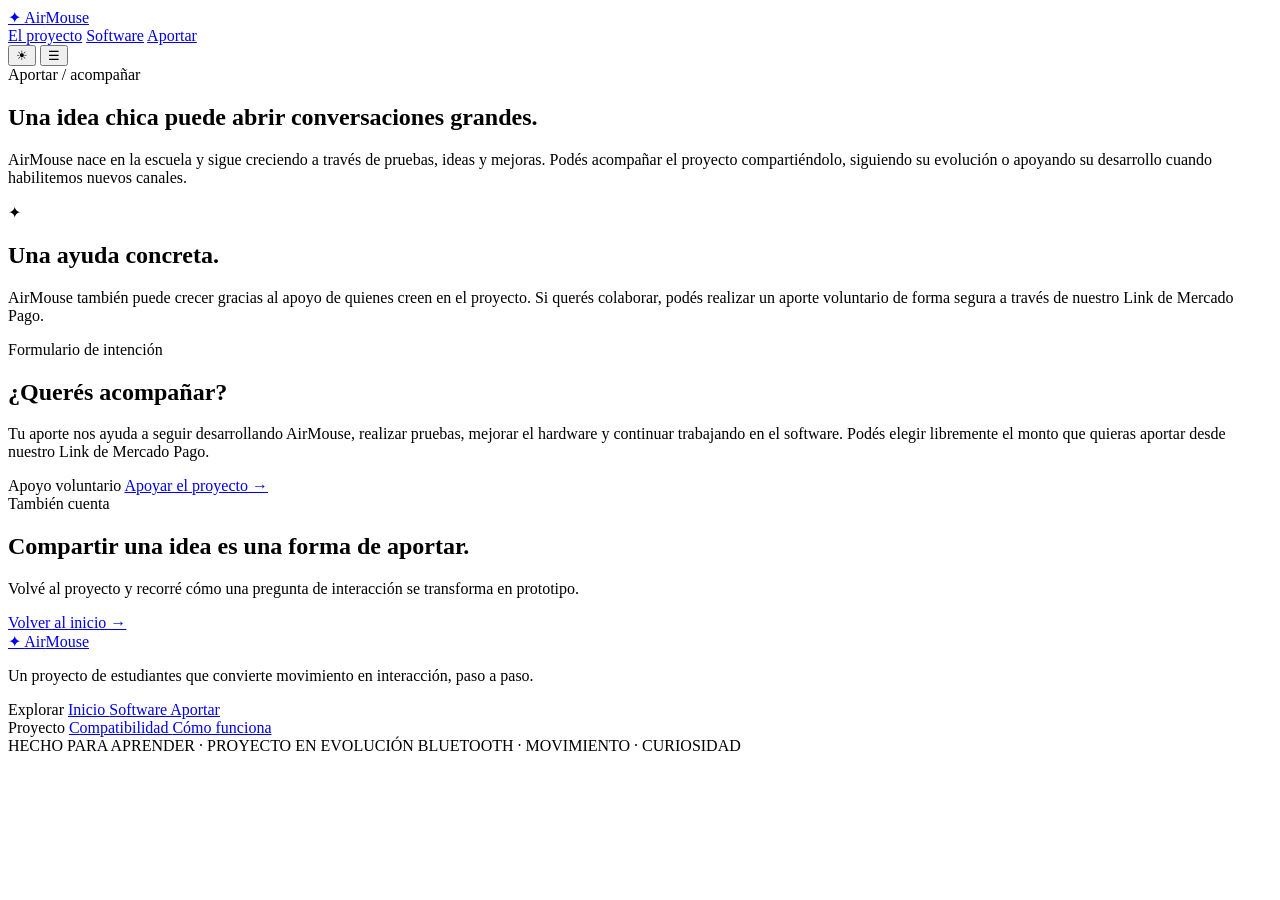
==== aportar.html @ 94b32438 "Add files via upload" ====
<!DOCTYPE html>
<html lang="es">

<head>
    <meta charset="UTF-8">
    <meta name="viewport" content="width=device-width, initial-scale=1.0">
    <meta name="description" content="Conocé cómo acompañar el desarrollo educativo de AirMouse.">
    <title>Aportar — AirMouse</title>

    <link rel="preconnect" href="https://fonts.googleapis.com">
    <link rel="preconnect" href="https://fonts.gstatic.com" crossorigin>

    <link
        href="https://fonts.googleapis.com/css2?family=DM+Mono:wght@400;500&family=Space+Grotesk:wght@400;500;600;700&display=swap"
        rel="stylesheet">

    <link rel="stylesheet" href="css/style.css">
</head>

<body class="site-shell">

    <header class="nav-shell">

        <div class="container-wide nav-inner">

            <a href="index.html" class="brand">
                <span class="brand-mark">✦</span>
                <span class="brand-word">Air<span>Mouse</span></span>
            </a>

            <nav class="nav-links" aria-label="Navegación principal">
                <a href="index.html" class="nav-link">El proyecto</a>
                <a href="software.html" class="nav-link">Software</a>
                <a href="aportar.html" class="nav-link">Aportar</a>
            </nav>

            <div class="nav-actions">

                <button class="icon-button" data-theme-toggle aria-label="Cambiar tema">
                    ☀
                </button>

                <button class="icon-button mobile-trigger" data-mobile-toggle aria-label="Abrir menú">
                    ☰
                </button>

            </div>

        </div>

        <nav class="mobile-menu" data-mobile-menu hidden>
            <a href="index.html" class="nav-link">El proyecto</a>
            <a href="software.html" class="nav-link">Software</a>
            <a href="aportar.html" class="nav-link">Aportar</a>
        </nav>

    </header>

    <main>

        <section class="container-wide page-hero">

            <div class="eyebrow mono-label reveal">
                Aportar / acompañar
            </div>

            <h1 class="reveal">
                Una idea chica puede abrir conversaciones grandes.
            </h1>

            <p class="reveal">
                AirMouse nace en la escuela y sigue creciendo a través de pruebas, ideas y mejoras. Podés acompañar el proyecto compartiéndolo, siguiendo su evolución o apoyando su desarrollo cuando habilitemos nuevos canales.
            </p>

        </section>

        <section class="container-wide support-layout">

            <aside class="support-note reveal">

                ✦

                <h2>
                    Una ayuda concreta.
                </h2>

                <p>
                    AirMouse también puede crecer gracias al apoyo de quienes creen en el proyecto. Si querés colaborar, podés realizar un aporte voluntario de forma segura a través de nuestro Link de Mercado Pago.
                </p>

            </aside>

            <div class="support-card reveal">

                <span class="mono-label">
                    Formulario de intención
                </span>

                <h2>
                    ¿Querés acompañar?
                </h2>

                <p>
                    Tu aporte nos ayuda a seguir desarrollando AirMouse, realizar pruebas, mejorar el hardware y continuar trabajando en el software. Podés elegir libremente el monto que quieras aportar desde nuestro Link de Mercado Pago.
                </p>

                <div class="support-action">

                    <span class="muted">
                        Apoyo voluntario
                    </span>

                    <a
                  href="https://link.mercadopago.com.ar/airmouse"
                     class="button button-accent"
                      target="_blank"
                     rel="noopener"
                     >
    Apoyar el proyecto →
</a>

                </div>

                <div class="support-confirm" data-support-confirm hidden>
                    Gracias por la intención. El canal de aporte todavía no está habilitado;
                    por ahora, podés compartir el proyecto o volver cuando tengamos novedades.
                </div>

            </div>

        </section>

        <section class="container-wide section-space" style="padding-top:0">

            <div class="cta-panel reveal">

                <div>

                    <div class="mono-label">
                        También cuenta
                    </div>

                    <h2>
                        Compartir una idea es una forma de aportar.
                    </h2>

                    <p>
                        Volvé al proyecto y recorré cómo una pregunta de interacción se
                        transforma en prototipo.
                    </p>

                </div>

                <a href="index.html" class="button button-primary">
                    Volver al inicio →
                </a>

            </div>

        </section>

    </main>

    <footer class="site-footer">

        <div class="container-wide">

            <div class="footer-grid">

                <div>

                    <a href="index.html" class="brand">
                        <span class="brand-mark">✦</span>
                        <span class="brand-word">Air<span>Mouse</span></span>
                    </a>

                    <p class="footer-copy">
                        Un proyecto de estudiantes que convierte movimiento en interacción,
                        paso a paso.
                    </p>

                </div>

                <div class="footer-links">

                    <span class="mono-label">
                        Explorar
                    </span>

                    <a href="index.html">
                        Inicio
                    </a>

                    <a href="software.html">
                        Software
                    </a>

                    <a href="aportar.html">
                        Aportar
                    </a>

                </div>

                <div class="footer-links">

                    <span class="mono-label">
                        Proyecto
                    </span>

                    <a href="index.html#compatibilidad">
                        Compatibilidad
                    </a>

                    <a href="index.html#como-funciona">
                        Cómo funciona
                    </a>

                </div>

            </div>

            <div class="footer-bottom">

                <span>
                    HECHO PARA APRENDER · PROYECTO EN EVOLUCIÓN
                </span>

                <span>
                    BLUETOOTH · MOVIMIENTO · CURIOSIDAD
                </span>

            </div>

        </div>

    </footer>

    <div class="cursor-dot"></div>

    <script src="js/script.js"></script>

</body>
</html>
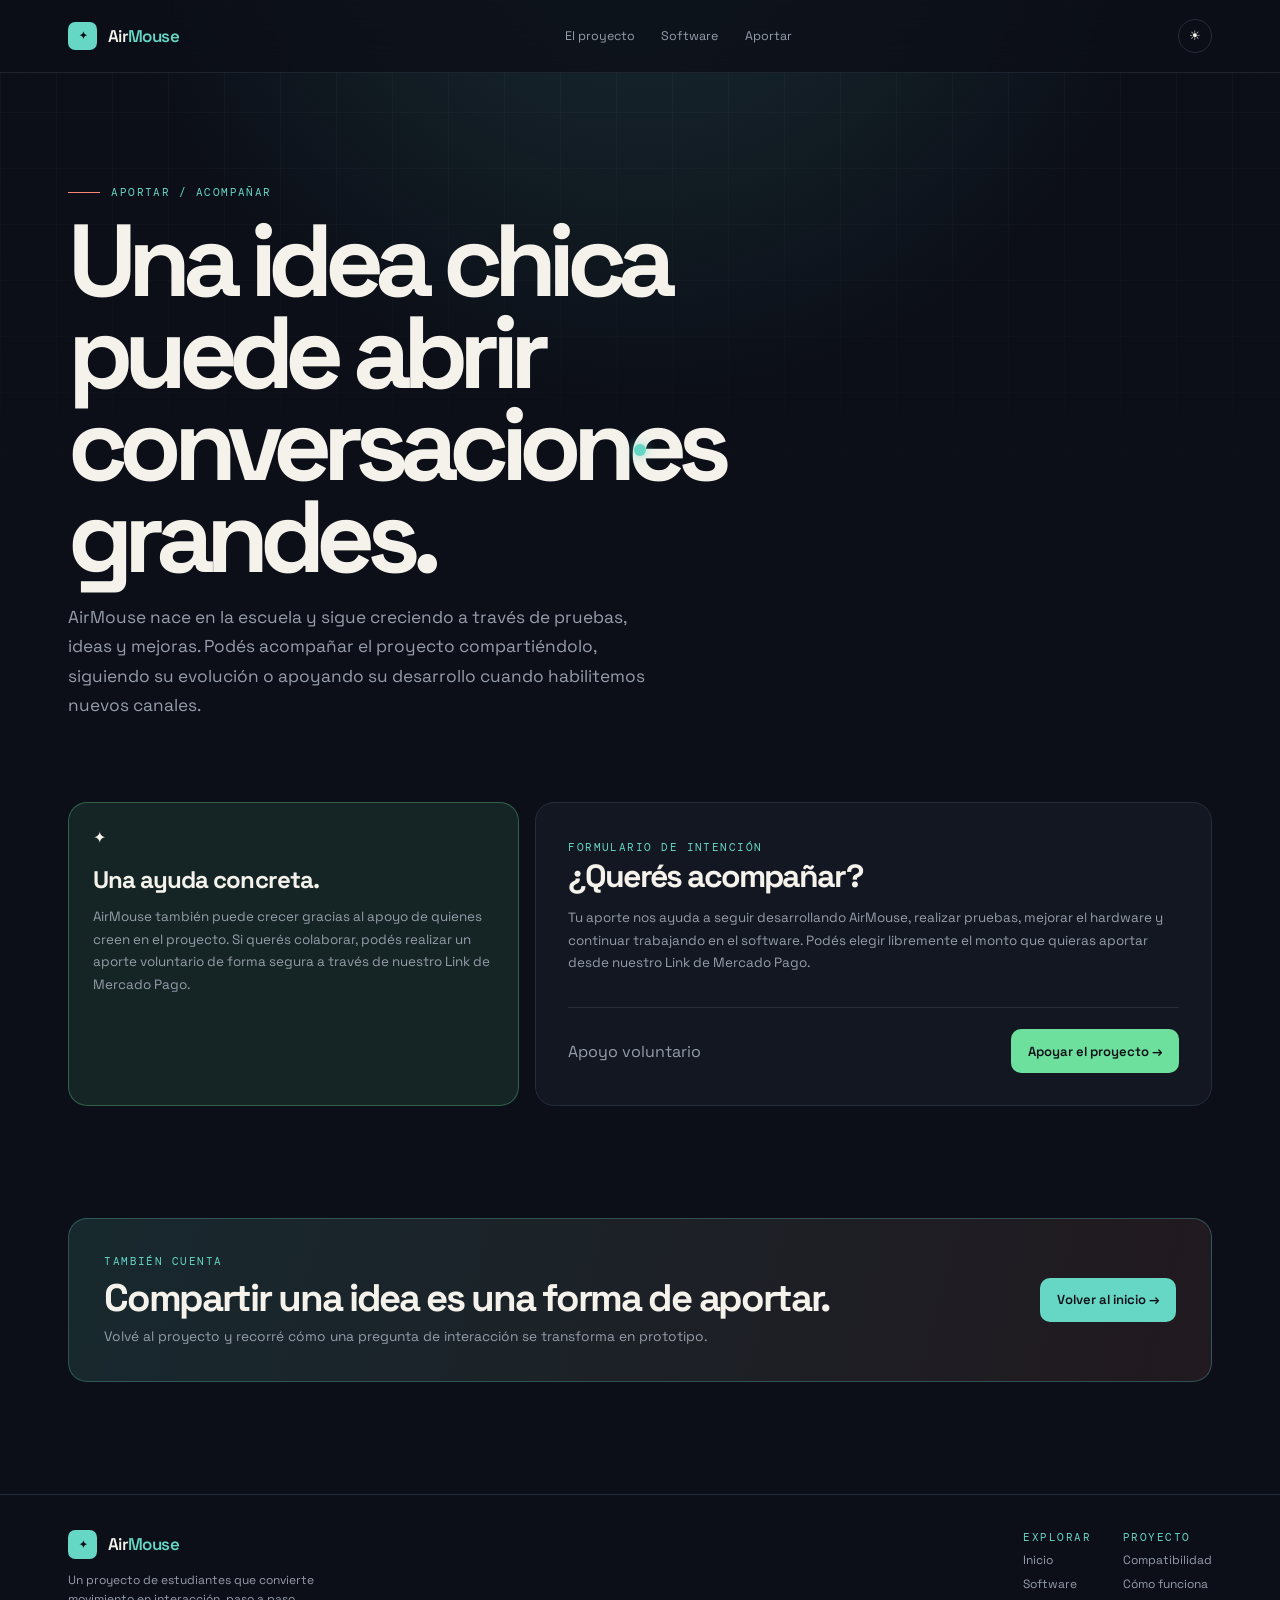
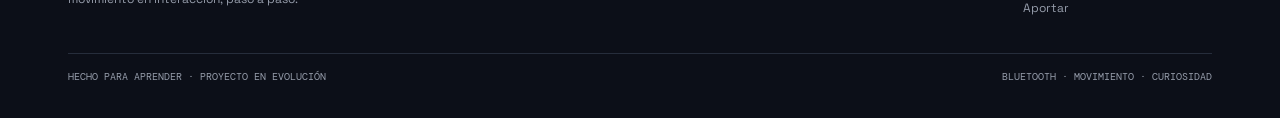
==== commit dd88083b: "Add files via upload" ====
--- a/aportar.html
+++ b/aportar.html
@@ -111,19 +111,14 @@
                     </span>
 
                     <a
-                  href="https://link.mercadopago.com.ar/airmouse"
-                     class="button button-accent"
-                      target="_blank"
-                     rel="noopener"
-                     >
-    Apoyar el proyecto →
-</a>
-
-                </div>
-
-                <div class="support-confirm" data-support-confirm hidden>
-                    Gracias por la intención. El canal de aporte todavía no está habilitado;
-                    por ahora, podés compartir el proyecto o volver cuando tengamos novedades.
+                        href="https://link.mercadopago.com.ar/airmouse"
+                        class="button button-success"
+                        target="_blank"
+                        rel="noopener"
+                    >
+                        Apoyar el proyecto →
+                    </a>
+
                 </div>
 
             </div>
--- a/css/style.css
+++ b/css/style.css
@@ -0,0 +1,1442 @@
+:root {
+  --background: 224 33% 7%;
+  --foreground: 42 30% 94%;
+  --border: 221 22% 19%;
+  --input: 221 22% 19%;
+  --ring: 171 58% 62%;
+  --card: 222 29% 10%;
+  --card-foreground: 42 30% 94%;
+  --card-border: 221 22% 19%;
+  --primary: 171 58% 62%;
+  --primary-foreground: 224 33% 7%;
+  --secondary: 221 22% 15%;
+  --secondary-foreground: 42 30% 94%;
+  --muted: 222 20% 14%;
+  --muted-foreground: 220 11% 63%;
+  --accent: 10 98% 72%;
+  --accent-foreground: 224 33% 7%;
+  --success: 145 65% 65%;
+  --success-foreground: 224 33% 7%;
+  --app-font-sans: 'Space Grotesk', sans-serif;
+  --app-font-mono: 'DM Mono', monospace;
+  --radius: 1.2rem;
+}
+
+.light {
+  --background: 38 33% 95%;
+  --foreground: 224 31% 13%;
+  --border: 35 20% 81%;
+  --input: 35 20% 81%;
+  --ring: 174 51% 38%;
+  --card: 41 38% 98%;
+  --card-foreground: 224 31% 13%;
+  --card-border: 35 20% 81%;
+  --primary: 174 51% 38%;
+  --primary-foreground: 38 33% 95%;
+  --secondary: 38 22% 89%;
+  --secondary-foreground: 224 31% 13%;
+  --muted: 36 23% 91%;
+  --muted-foreground: 221 12% 43%;
+  --accent: 10 78% 57%;
+  --accent-foreground: 38 33% 95%;
+  --success: 145 65% 28%;
+  --success-foreground: 38 33% 95%;
+}
+
+* {
+  box-sizing: border-box;
+}
+
+html {
+  scroll-behavior: smooth;
+}
+
+body {
+  margin: 0;
+  min-width: 320px;
+  background: hsl(var(--background));
+  color: hsl(var(--foreground));
+  font-family: var(--app-font-sans);
+  -webkit-font-smoothing: antialiased;
+}
+
+button,
+a {
+  -webkit-tap-highlight-color: transparent;
+}
+
+button:focus-visible,
+a:focus-visible {
+  outline: 2px solid hsl(var(--primary));
+  outline-offset: 4px;
+}
+
+.site-shell {
+  min-height: 100dvh;
+  position: relative;
+}
+
+.site-shell::before {
+  background-image:
+    linear-gradient(hsl(var(--foreground) / .035) 1px, transparent 1px),
+    linear-gradient(90deg, hsl(var(--foreground) / .035) 1px, transparent 1px);
+  background-size: 56px 56px;
+  content: '';
+  inset: 0;
+  mask-image: linear-gradient(to bottom, #000 0%, transparent 65%);
+  pointer-events: none;
+  position: fixed;
+  z-index: -2;
+}
+
+.site-shell::after {
+  background: radial-gradient(
+    circle at 50% -15%,
+    hsl(var(--primary) / .16),
+    transparent 34rem
+  );
+  content: '';
+  inset: 0;
+  pointer-events: none;
+  position: fixed;
+  z-index: -1;
+}
+
+.container-wide {
+  margin-inline: auto;
+  max-width: 1240px;
+  padding-inline: 1.25rem;
+  width: 100%;
+}
+
+@media (min-width: 768px) {
+  .container-wide {
+    padding-inline: 2.25rem;
+  }
+}
+
+@media (min-width: 1200px) {
+  .container-wide {
+    padding-inline: 3rem;
+  }
+}
+
+.mono-label {
+  color: hsl(var(--primary));
+  font-family: var(--app-font-mono);
+  font-size: .7rem;
+  letter-spacing: .13em;
+  text-transform: uppercase;
+}
+
+.muted {
+  color: hsl(var(--muted-foreground));
+}
+
+.eyebrow {
+  align-items: center;
+  display: flex;
+  gap: .7rem;
+}
+
+.eyebrow::before {
+  background: hsl(var(--accent));
+  content: '';
+  height: 1px;
+  width: 2rem;
+}
+
+.section-space {
+  padding-block: 7rem;
+}
+
+@media (max-width: 767px) {
+  .section-space {
+    padding-block: 4.5rem;
+  }
+}
+
+.nav-shell {
+  backdrop-filter: blur(18px);
+  background: hsl(var(--background) / .78);
+  border-bottom: 1px solid hsl(var(--border) / .7);
+  position: sticky;
+  top: 0;
+  z-index: 30;
+}
+
+.nav-inner {
+  align-items: center;
+  display: flex;
+  height: 4.5rem;
+  justify-content: space-between;
+}
+
+.brand {
+  align-items: center;
+  color: hsl(var(--foreground));
+  display: inline-flex;
+  font-weight: 600;
+  gap: .7rem;
+  letter-spacing: -.04em;
+  text-decoration: none;
+}
+
+.brand-mark {
+  align-items: center;
+  background: hsl(var(--primary));
+  border-radius: .45rem;
+  color: hsl(var(--primary-foreground));
+  display: inline-flex;
+  font-family: var(--app-font-mono);
+  font-size: .65rem;
+  height: 1.8rem;
+  justify-content: center;
+  letter-spacing: -.1em;
+  width: 1.8rem;
+}
+
+.brand-word {
+  font-size: 1.06rem;
+}
+
+.brand-word span {
+  color: hsl(var(--primary));
+}
+
+.nav-links {
+  align-items: center;
+  display: flex;
+  gap: 1.65rem;
+}
+
+.nav-link {
+  color: hsl(var(--muted-foreground));
+  font-size: .78rem;
+  text-decoration: none;
+  transition: color .2s ease;
+}
+
+.nav-link:hover,
+.nav-link.active {
+  color: hsl(var(--foreground));
+}
+
+.nav-actions {
+  align-items: center;
+  display: flex;
+  gap: .65rem;
+}
+
+.icon-button {
+  align-items: center;
+  background: transparent;
+  border: 1px solid hsl(var(--border));
+  border-radius: 999px;
+  color: hsl(var(--foreground));
+  cursor: pointer;
+  display: inline-flex;
+  height: 2.15rem;
+  justify-content: center;
+  transition:
+    background .2s ease,
+    border-color .2s ease,
+    transform .2s ease;
+  width: 2.15rem;
+}
+
+.icon-button:hover {
+  background: hsl(var(--secondary));
+  border-color: hsl(var(--primary) / .6);
+  transform: translateY(-2px);
+}
+
+.mobile-trigger {
+  display: none;
+}
+
+@media (max-width: 760px) {
+  .nav-links {
+    display: none;
+  }
+
+  .mobile-trigger {
+    display: inline-flex;
+  }
+
+  .nav-inner {
+    height: 4rem;
+  }
+}
+
+.mobile-menu[hidden] {
+  display: none;
+}
+
+.mobile-menu {
+  background: hsl(var(--card));
+  border-bottom: 1px solid hsl(var(--border));
+  display: grid;
+  gap: .35rem;
+  padding: .6rem 1.25rem 1.2rem;
+}
+
+.mobile-menu .nav-link {
+  border-radius: .6rem;
+  padding: .8rem;
+}
+
+.mobile-menu .nav-link:hover {
+  background: hsl(var(--secondary));
+}
+
+.button {
+  align-items: center;
+  border: 1px solid transparent;
+  border-radius: .62rem;
+  cursor: pointer;
+  display: inline-flex;
+  font-family: var(--app-font-sans);
+  font-size: .82rem;
+  font-weight: 600;
+  gap: .6rem;
+  justify-content: center;
+  padding: .78rem 1rem;
+  text-decoration: none;
+  transition:
+    transform .2s ease,
+    background .2s ease,
+    border-color .2s ease,
+    color .2s ease;
+}
+
+.button:hover {
+  transform: translateY(-2px);
+}
+
+.button-primary {
+  background: hsl(var(--primary));
+  color: hsl(var(--primary-foreground));
+}
+
+.button-primary:hover {
+  background: hsl(var(--primary) / .86);
+}
+
+.button-ghost {
+  background: hsl(var(--secondary) / .45);
+  border-color: hsl(var(--border));
+  color: hsl(var(--foreground));
+}
+
+.button-ghost:hover {
+  border-color: hsl(var(--primary) / .65);
+}
+
+.button-success {
+  background: hsl(var(--success));
+  color: hsl(var(--success-foreground));
+}
+
+.button-success:hover {
+  background: hsl(var(--success) / .86);
+}
+
+.button-wide {
+  padding-inline: 1.35rem;
+}
+
+.hero {
+  min-height: min(790px, calc(100dvh - 4.5rem));
+  padding-block: 7rem 6rem;
+  position: relative;
+}
+
+.hero-grid {
+  align-items: center;
+  display: grid;
+  gap: 3rem;
+  grid-template-columns: minmax(0, 1.05fr) minmax(300px, .95fr);
+}
+
+.hero-copy {
+  max-width: 700px;
+}
+
+.hero h1 {
+  font-size: clamp(3.4rem, 8vw, 7.6rem);
+  letter-spacing: -.085em;
+  line-height: .88;
+  margin: 1.25rem 0 1.7rem;
+  max-width: 760px;
+}
+
+.hero h1 em {
+  color: hsl(var(--primary));
+  font-style: normal;
+}
+
+.hero-lede {
+  color: hsl(var(--muted-foreground));
+  font-size: clamp(1rem, 1.6vw, 1.18rem);
+  line-height: 1.7;
+  max-width: 550px;
+}
+
+.hero-cta {
+  display: flex;
+  flex-wrap: wrap;
+  gap: .8rem;
+  margin-top: 2rem;
+}
+
+.hero-note {
+  align-items: center;
+  color: hsl(var(--muted-foreground));
+  display: flex;
+  font-family: var(--app-font-mono);
+  font-size: .7rem;
+  gap: .6rem;
+  margin-top: 1.3rem;
+}
+
+.status-dot {
+  background: hsl(var(--primary));
+  border-radius: 50%;
+  box-shadow: 0 0 0 4px hsl(var(--primary) / .1);
+  height: .4rem;
+  width: .4rem;
+}
+
+.hero-diagram {
+  min-height: 440px;
+  position: relative;
+}
+
+.orbit {
+  border: 1px solid hsl(var(--primary) / .26);
+  border-radius: 50%;
+  left: 50%;
+  position: absolute;
+  top: 50%;
+  transform: translate(-50%, -50%) rotate(-19deg);
+}
+
+.orbit-one {
+  height: 310px;
+  width: 310px;
+}
+
+.orbit-two {
+  height: 420px;
+  transform: translate(-50%, -50%) rotate(38deg);
+  width: 420px;
+}
+
+.orbit-three {
+  border-style: dashed;
+  height: 520px;
+  transform: translate(-50%, -50%) rotate(76deg);
+  width: 520px;
+}
+
+.orbit::after {
+  background: hsl(var(--accent));
+  border-radius: 50%;
+  box-shadow: 0 0 24px hsl(var(--accent) / .5);
+  content: '';
+  height: .48rem;
+  left: 22%;
+  position: absolute;
+  top: -3px;
+  width: .48rem;
+}
+
+.device-card {
+  background: linear-gradient(
+    135deg,
+    hsl(var(--card) / .92),
+    hsl(var(--secondary) / .65)
+  );
+  border: 1px solid hsl(var(--primary) / .35);
+  border-radius: 1.5rem;
+  box-shadow: 0 22px 70px hsl(224 33% 3% / .42);
+  left: 50%;
+  padding: 1.4rem;
+  position: absolute;
+  top: 50%;
+  transform: translate(-50%, -50%) rotate(-7deg);
+  width: min(280px, 72%);
+}
+
+.device-top {
+  align-items: center;
+  display: flex;
+  justify-content: space-between;
+}
+
+.device-label {
+  color: hsl(var(--muted-foreground));
+  font-family: var(--app-font-mono);
+  font-size: .65rem;
+  letter-spacing: .1em;
+}
+
+.device-led {
+  background: hsl(var(--primary));
+  border-radius: 50%;
+  box-shadow: 0 0 15px hsl(var(--primary) / .7);
+  height: .55rem;
+  width: .55rem;
+}
+
+.device-body {
+  align-items: center;
+  display: flex;
+  gap: 1.2rem;
+  padding: 3rem .8rem;
+}
+
+.device-ring {
+  align-items: center;
+  border: 1px solid hsl(var(--primary));
+  border-radius: 50%;
+  display: flex;
+  height: 5rem;
+  justify-content: center;
+  position: relative;
+  width: 5rem;
+}
+
+.device-ring::before,
+.device-ring::after {
+  border: 1px solid hsl(var(--accent) / .8);
+  border-radius: 50%;
+  content: '';
+  position: absolute;
+}
+
+.device-ring::before {
+  inset: .7rem;
+}
+
+.device-ring::after {
+  inset: 1.55rem;
+}
+
+.device-copy strong {
+  display: block;
+  font-size: 1.1rem;
+}
+
+.device-copy small {
+  color: hsl(var(--muted-foreground));
+  display: block;
+  font-size: .7rem;
+  line-height: 1.4;
+  margin-top: .3rem;
+}
+
+.coord-label {
+  background: hsl(var(--background) / .72);
+  border: 1px solid hsl(var(--border));
+  color: hsl(var(--primary));
+  font-family: var(--app-font-mono);
+  font-size: .63rem;
+  padding: .45rem .55rem;
+  position: absolute;
+  right: 0;
+  top: 25%;
+}
+
+.hero-scroll {
+  align-items: center;
+  bottom: 2.5rem;
+  color: hsl(var(--muted-foreground));
+  display: flex;
+  font-family: var(--app-font-mono);
+  font-size: .65rem;
+  gap: .8rem;
+  left: 3rem;
+  position: absolute;
+}
+
+.hero-scroll::before {
+  background: hsl(var(--primary));
+  content: '';
+  height: 1px;
+  width: 2.5rem;
+}
+
+@media (max-width: 860px) {
+  .hero {
+    padding-block: 5rem 5.5rem;
+  }
+
+  .hero-grid {
+    grid-template-columns: 1fr;
+  }
+
+  .hero-diagram {
+    min-height: 370px;
+  }
+
+  .hero-scroll {
+    bottom: 1.4rem;
+    left: 1.25rem;
+  }
+}
+
+.intro-band {
+  border-block: 1px solid hsl(var(--border));
+  padding-block: 1.2rem;
+}
+
+.intro-band-inner {
+  align-items: center;
+  display: flex;
+  gap: 2rem;
+  justify-content: space-between;
+}
+
+.intro-band p {
+  color: hsl(var(--muted-foreground));
+  font-size: .8rem;
+  margin: 0;
+}
+
+.spec-list {
+  display: flex;
+  gap: 1.5rem;
+}
+
+.spec-list span {
+  color: hsl(var(--foreground));
+  font-family: var(--app-font-mono);
+  font-size: .68rem;
+}
+
+@media (max-width: 700px) {
+  .intro-band-inner {
+    align-items: flex-start;
+    flex-direction: column;
+    gap: .9rem;
+  }
+
+  .spec-list {
+    flex-wrap: wrap;
+    gap: .8rem 1rem;
+  }
+}
+
+.section-heading {
+  display: grid;
+  gap: 1rem;
+  grid-template-columns: .75fr 1.25fr;
+  margin-bottom: 3.2rem;
+}
+
+.section-heading h2 {
+  font-size: clamp(2.2rem, 5vw, 4.4rem);
+  letter-spacing: -.075em;
+  line-height: .93;
+  margin: 0;
+}
+
+.section-heading-copy {
+  color: hsl(var(--muted-foreground));
+  font-size: 1rem;
+  line-height: 1.65;
+  max-width: 520px;
+  padding-top: .4rem;
+}
+
+@media (max-width: 720px) {
+  .section-heading {
+    grid-template-columns: 1fr;
+  }
+}
+
+.bento {
+  display: grid;
+  gap: 1rem;
+  grid-template-columns: 1.15fr .85fr .85fr;
+  grid-template-rows: auto auto;
+}
+
+.bento-card {
+  background: hsl(var(--card) / .7);
+  border: 1px solid hsl(var(--border));
+  border-radius: 1.2rem;
+  min-height: 220px;
+  overflow: hidden;
+  padding: 1.5rem;
+  position: relative;
+  transition:
+    transform .35s cubic-bezier(.2,.8,.2,1),
+    border-color .35s ease,
+    background .35s ease;
+}
+
+.bento-card:hover {
+  background: hsl(var(--card));
+  border-color: hsl(var(--primary) / .45);
+  transform: translateY(-6px);
+}
+
+.bento-card.tall {
+  grid-row: span 2;
+  min-height: 460px;
+}
+
+.bento-card.wide {
+  grid-column: span 2;
+}
+
+.bento-card h3 {
+  font-size: 1.25rem;
+  letter-spacing: -.035em;
+  margin: 0 0 .7rem;
+}
+
+.bento-card p {
+  color: hsl(var(--muted-foreground));
+  font-size: .84rem;
+  line-height: 1.65;
+  margin: 0;
+  max-width: 32rem;
+}
+
+.card-index {
+  color: hsl(var(--primary));
+  font-family: var(--app-font-mono);
+  font-size: .68rem;
+  margin-bottom: 2.6rem;
+}
+
+.card-icon {
+  align-items: center;
+  border: 1px solid hsl(var(--primary) / .4);
+  border-radius: .65rem;
+  color: hsl(var(--primary));
+  display: inline-flex;
+  height: 2.5rem;
+  justify-content: center;
+  margin-bottom: 1.7rem;
+  width: 2.5rem;
+}
+
+.card-glow {
+  background: radial-gradient(
+    circle,
+    hsl(var(--primary) / .16),
+    transparent 68%
+  );
+  height: 240px;
+  position: absolute;
+  right: -80px;
+  top: -80px;
+  width: 240px;
+}
+
+.card-foot {
+  align-items: center;
+  bottom: 1.3rem;
+  color: hsl(var(--muted-foreground));
+  display: flex;
+  font-family: var(--app-font-mono);
+  font-size: .63rem;
+  gap: .4rem;
+  position: absolute;
+}
+
+@media (max-width: 820px) {
+  .bento {
+    grid-template-columns: 1fr 1fr;
+  }
+
+  .bento-card.tall {
+    grid-row: span 1;
+    min-height: 270px;
+  }
+
+  .bento-card.wide {
+    grid-column: span 2;
+  }
+}
+
+@media (max-width: 540px) {
+  .bento {
+    grid-template-columns: 1fr;
+  }
+
+  .bento-card.wide {
+    grid-column: auto;
+  }
+}
+
+.flow-section {
+  background: hsl(var(--secondary) / .27);
+  border-block: 1px solid hsl(var(--border));
+}
+
+.flow {
+  display: grid;
+  gap: 0;
+  grid-template-columns: repeat(4, 1fr);
+}
+
+.flow-step {
+  border-left: 1px solid hsl(var(--border));
+  min-height: 230px;
+  padding: 1.25rem 1.25rem 1.25rem 1.5rem;
+  position: relative;
+}
+
+.flow-step:last-child {
+  border-right: 1px solid hsl(var(--border));
+}
+
+.flow-number {
+  color: hsl(var(--accent));
+  font-family: var(--app-font-mono);
+  font-size: .68rem;
+}
+
+.flow-step h3 {
+  font-size: 1.06rem;
+  margin: 4.2rem 0 .55rem;
+}
+
+.flow-step p {
+  color: hsl(var(--muted-foreground));
+  font-size: .78rem;
+  line-height: 1.6;
+  margin: 0;
+}
+
+.flow-arrow {
+  color: hsl(var(--primary));
+  position: absolute;
+  right: -.55rem;
+  top: 50%;
+  z-index: 2;
+}
+
+@media (max-width: 720px) {
+  .flow {
+    grid-template-columns: 1fr 1fr;
+  }
+
+  .flow-step:nth-child(2) {
+    border-right: 1px solid hsl(var(--border));
+  }
+
+  .flow-step:nth-child(3) {
+    border-top: 1px solid hsl(var(--border));
+  }
+
+  .flow-step:nth-child(4) {
+    border-top: 1px solid hsl(var(--border));
+  }
+
+  .flow-arrow {
+    display: none;
+  }
+}
+
+@media (max-width: 480px) {
+  .flow {
+    grid-template-columns: 1fr;
+  }
+
+  .flow-step {
+    border-right: 1px solid hsl(var(--border));
+    border-top: 1px solid hsl(var(--border));
+  }
+
+  .flow-step:first-child {
+    border-top: 0;
+  }
+}
+
+.compat-grid {
+  display: grid;
+  gap: 1rem;
+  grid-template-columns: 1.1fr .9fr;
+}
+
+.compat-panel {
+  background: hsl(var(--card) / .68);
+  border: 1px solid hsl(var(--border));
+  border-radius: 1.2rem;
+  padding: 1.5rem;
+}
+
+.compat-panel h3 {
+  font-size: 1.1rem;
+  margin: 0 0 1rem;
+}
+
+.compat-item {
+  align-items: flex-start;
+  border-top: 1px solid hsl(var(--border));
+  display: flex;
+  gap: .8rem;
+  padding: 1rem 0;
+}
+
+.compat-item svg {
+  color: hsl(var(--primary));
+  flex: none;
+  margin-top: .15rem;
+}
+
+.compat-item strong {
+  display: block;
+  font-size: .86rem;
+  margin-bottom: .2rem;
+}
+
+.compat-item span {
+  color: hsl(var(--muted-foreground));
+  display: block;
+  font-size: .76rem;
+  line-height: 1.5;
+}
+
+.truth-panel {
+  background: hsl(var(--success) / .1);
+  border-color: hsl(var(--success) / .35);
+}
+
+.truth-panel .mono-label {
+  color: hsl(var(--success));
+}
+
+@media (max-width: 720px) {
+  .compat-grid {
+    grid-template-columns: 1fr;
+  }
+}
+
+.cta-panel {
+  align-items: center;
+  background: linear-gradient(
+    105deg,
+    hsl(var(--primary) / .13),
+    hsl(var(--accent) / .09)
+  );
+  border: 1px solid hsl(var(--primary) / .28);
+  border-radius: 1.2rem;
+  display: flex;
+  gap: 2rem;
+  justify-content: space-between;
+  padding: 2.2rem;
+}
+
+.cta-panel h2 {
+  font-size: clamp(1.7rem, 3vw, 2.8rem);
+  letter-spacing: -.06em;
+  line-height: 1;
+  margin: .7rem 0 .6rem;
+}
+
+.cta-panel p {
+  color: hsl(var(--muted-foreground));
+  font-size: .86rem;
+  margin: 0;
+}
+
+@media (max-width: 650px) {
+  .cta-panel {
+    align-items: flex-start;
+    flex-direction: column;
+  }
+}
+
+.page-hero {
+  padding-block: 7rem 4rem;
+}
+
+.page-hero h1 {
+  font-size: clamp(3rem, 8vw, 6.6rem);
+  letter-spacing: -.085em;
+  line-height: .9;
+  margin: 1rem 0 1.2rem;
+  max-width: 820px;
+}
+
+.page-hero p {
+  color: hsl(var(--muted-foreground));
+  font-size: 1.08rem;
+  line-height: 1.7;
+  max-width: 590px;
+}
+
+.software-layout {
+  display: grid;
+  gap: 1rem;
+  grid-template-columns: 1.2fr .8fr;
+  padding-bottom: 7rem;
+}
+
+.download-card {
+  background: hsl(var(--card));
+  border: 1px solid hsl(var(--primary) / .35);
+  border-radius: 1.2rem;
+  padding: 1.5rem;
+}
+
+.download-top {
+  align-items: flex-start;
+  display: flex;
+  justify-content: space-between;
+}
+
+.download-icon {
+  align-items: center;
+  background: hsl(var(--primary) / .13);
+  border-radius: .7rem;
+  color: hsl(var(--primary));
+  display: flex;
+  height: 3rem;
+  justify-content: center;
+  width: 3rem;
+}
+
+.download-card h2 {
+  font-size: 1.3rem;
+  margin: 1.7rem 0 .5rem;
+}
+
+.download-card p {
+  color: hsl(var(--muted-foreground));
+  font-size: .82rem;
+  line-height: 1.6;
+}
+
+.download-status {
+  align-items: center;
+  background: hsl(var(--success) / .1);
+  border: 1px solid hsl(var(--success) / .28);
+  border-radius: .65rem;
+  color: hsl(var(--success));
+  display: flex;
+  font-family: var(--app-font-mono);
+  font-size: .68rem;
+  gap: .5rem;
+  margin: 1.2rem 0;
+  padding: .7rem;
+}
+
+.platform-list {
+  display: grid;
+  gap: .5rem;
+  grid-template-columns: repeat(3, 1fr);
+  margin-top: 1.3rem;
+}
+
+.platform {
+  border: 1px solid hsl(var(--border));
+  border-radius: .65rem;
+  color: hsl(var(--muted-foreground));
+  font-size: .75rem;
+  padding: .7rem;
+  text-align: center;
+}
+
+.info-stack {
+  display: grid;
+  gap: 1rem;
+}
+
+.info-card {
+  background: hsl(var(--secondary) / .45);
+  border: 1px solid hsl(var(--border));
+  border-radius: 1.2rem;
+  padding: 1.5rem;
+}
+
+.info-card h3 {
+  margin: .8rem 0 .5rem;
+}
+
+.info-card p {
+  color: hsl(var(--muted-foreground));
+  font-size: .8rem;
+  line-height: 1.6;
+  margin: 0;
+}
+
+@media (max-width: 760px) {
+  .page-hero {
+    padding-block: 5rem 3rem;
+  }
+
+  .software-layout {
+    grid-template-columns: 1fr;
+    padding-bottom: 4rem;
+  }
+
+  .platform-list {
+    grid-template-columns: 1fr;
+  }
+}
+
+.support-layout {
+  display: grid;
+  gap: 1rem;
+  grid-template-columns: .8fr 1.2fr;
+  padding-bottom: 7rem;
+}
+
+.support-note {
+  background: hsl(var(--success) / .1);
+  border: 1px solid hsl(var(--success) / .32);
+  border-radius: 1.2rem;
+  padding: 1.5rem;
+}
+
+.support-note h2 {
+  font-size: 1.5rem;
+  letter-spacing: -.04em;
+  margin: 1rem 0 .7rem;
+}
+
+.support-note p,
+.support-card p {
+  color: hsl(var(--muted-foreground));
+  font-size: .84rem;
+  line-height: 1.7;
+  margin: 0;
+}
+
+.support-card {
+  background: hsl(var(--card));
+  border: 1px solid hsl(var(--border));
+  border-radius: 1.2rem;
+  padding: 2rem;
+}
+
+.support-card h2 {
+  font-size: 2rem;
+  letter-spacing: -.06em;
+  margin: 0 0 .7rem;
+}
+
+.support-action {
+  align-items: center;
+  border-top: 1px solid hsl(var(--border));
+  display: flex;
+  gap: 1rem;
+  justify-content: space-between;
+  margin-top: 2rem;
+  padding-top: 1.3rem;
+}
+
+.support-confirm {
+  background: hsl(var(--primary) / .12);
+  border: 1px solid hsl(var(--primary) / .4);
+  border-radius: .75rem;
+  color: hsl(var(--primary));
+  font-size: .78rem;
+  line-height: 1.5;
+  margin-top: 1rem;
+  padding: .9rem;
+}
+
+@media (max-width: 760px) {
+  .support-layout {
+    grid-template-columns: 1fr;
+    padding-bottom: 4rem;
+  }
+
+  .support-action {
+    align-items: flex-start;
+    flex-direction: column;
+  }
+}
+
+.site-footer {
+  border-top: 1px solid hsl(var(--border));
+  padding-block: 2.2rem;
+}
+
+.footer-grid {
+  align-items: flex-start;
+  display: grid;
+  gap: 2rem;
+  grid-template-columns: 1fr auto auto;
+}
+
+.footer-copy {
+  color: hsl(var(--muted-foreground));
+  font-size: .75rem;
+  line-height: 1.6;
+  max-width: 260px;
+}
+
+.footer-links {
+  display: grid;
+  gap: .5rem;
+}
+
+.footer-links a {
+  color: hsl(var(--muted-foreground));
+  font-size: .75rem;
+  text-decoration: none;
+}
+
+.footer-links a:hover {
+  color: hsl(var(--primary));
+}
+
+.footer-bottom {
+  border-top: 1px solid hsl(var(--border));
+  color: hsl(var(--muted-foreground));
+  display: flex;
+  font-family: var(--app-font-mono);
+  font-size: .62rem;
+  justify-content: space-between;
+  margin-top: 2rem;
+  padding-top: 1rem;
+}
+
+@media (max-width: 580px) {
+  .footer-grid {
+    grid-template-columns: 1fr 1fr;
+  }
+
+  .footer-grid > :first-child {
+    grid-column: span 2;
+  }
+
+  .footer-bottom {
+    gap: .5rem;
+    flex-direction: column;
+  }
+}
+
+/* ANIMACIONES DE ENTRADA AL HACER SCROLL */
+
+.reveal {
+  opacity: 0;
+  transform: translateY(25px);
+  transition:
+    opacity 0.8s ease,
+    transform 0.8s cubic-bezier(.2,.8,.2,1);
+}
+
+.reveal.is-visible {
+  opacity: 1 !important;
+  transform: translateY(0) !important;
+}
+
+.reveal-child {
+  opacity: 0;
+  transform: translateY(20px);
+  transition:
+    opacity 0.7s ease,
+    transform 0.7s cubic-bezier(.2,.8,.2,1);
+}
+.reveal-child.is-visible {
+  opacity: 1 !important;
+  transform: translateY(0) !important;
+}
+
+.cursor-dot {
+  position: fixed;
+  left: 0;
+  top: 0;
+  width: 12px;
+  height: 12px;
+  background: hsl(var(--primary));
+  border-radius: 50%;
+  pointer-events: none;
+  z-index: 99999;
+  transform: translate(-50%, -50%);
+  opacity: 1;
+  transition:
+    width 0.2s ease,
+    height 0.2s ease,
+    background 0.2s ease,
+    opacity 0.2s ease;
+  box-shadow: 0 0 18px hsl(var(--primary) / 0.6);
+}
+
+@media (hover: hover) and (pointer: fine) {
+  body,
+  button,
+  a,
+  input,
+  textarea,
+  select {
+    cursor: none;
+  }
+}
+
+@media (pointer: coarse), (prefers-reduced-motion: reduce) {
+  .cursor-dot {
+    display: none;
+  }
+
+  .reveal {
+    opacity: 1;
+    transform: none;
+    transition: none;
+  }
+
+  html {
+    scroll-behavior: auto;
+  }
+}
+@media (prefers-reduced-motion: reduce) {
+  *,
+  *::before,
+  *::after {
+    animation-duration: .01ms !important;
+    animation-iteration-count: 1 !important;
+    transition-duration: .01ms !important;
+  }
+}
+.icon-svg {
+  width: 17px;
+  height: 17px;
+  display: inline-block;
+  vertical-align: middle;
+}
+button[disabled] {
+  user-select: none;
+}
+/* CURSOR PERSONALIZADO */
+
+.cursor-dot {
+  position: fixed;
+  width: 26px;
+  height: 26px;
+  border: 1.5px solid #22d3ee;
+  border-radius: 50%;
+  pointer-events: none;
+  z-index: 999999;
+  transform: translate(-50%, -50%);
+  display: flex;
+  align-items: center;
+  justify-content: center;
+  opacity: 1;
+  box-shadow:
+    0 0 10px rgba(34, 211, 238, 0.45),
+    inset 0 0 8px rgba(34, 211, 238, 0.15);
+  transition:
+    width 0.2s ease,
+    height 0.2s ease,
+    border-color 0.2s ease,
+    box-shadow 0.2s ease,
+    transform 0.2s ease;
+}
+
+.cursor-dot::before,
+.cursor-dot::after,
+.cursor-dot span::before,
+.cursor-dot span::after {
+  content: "";
+  position: absolute;
+  background: #22d3ee;
+  box-shadow: 0 0 6px rgba(34, 211, 238, 0.7);
+}
+
+/* Línea superior e inferior */
+.cursor-dot::before,
+.cursor-dot::after {
+  width: 1px;
+  height: 7px;
+  left: 50%;
+  transform: translateX(-50%);
+}
+
+.cursor-dot::before {
+  top: -5px;
+}
+
+.cursor-dot::after {
+  bottom: -5px;
+}
+
+/* Línea izquierda y derecha */
+.cursor-dot span::before,
+.cursor-dot span::after {
+  width: 7px;
+  height: 1px;
+  top: 50%;
+  transform: translateY(-50%);
+}
+
+.cursor-dot span::before {
+  left: -5px;
+}
+
+.cursor-dot span::after {
+  right: -5px;
+}
+
+/* Solo en PC */
+@media (hover: hover) and (pointer: fine) {
+  body,
+  a,
+  button,
+  input,
+  textarea,
+  select {
+    cursor: none !important;
+  }
+}
+
+/* En celulares desaparece */
+@media (pointer: coarse) {
+  .cursor-dot {
+    display: none;
+  }
+}
+/* AIRMOUSE — CURSOR PERSONALIZADO */
+
+.cursor-dot {
+  width: 12px !important;
+  height: 12px !important;
+
+  background: hsl(var(--primary)) !important;
+  border: none !important;
+  border-radius: 50%;
+
+  box-shadow:
+    0 0 8px hsl(var(--primary) / 0.6),
+    0 0 18px hsl(var(--primary) / 0.3);
+
+  transform: translate(-50%, -50%);
+
+  transition:
+    width 0.15s ease,
+    height 0.15s ease,
+    box-shadow 0.15s ease;
+
+  pointer-events: none;
+}
+
+/* Quitar las líneas de la mira */
+
+.cursor-dot::before,
+.cursor-dot::after,
+.cursor-dot span::before,
+.cursor-dot span::after {
+  display: none !important;
+}
+
+/* Efecto al hacer clic */
+
+.cursor-dot.cursor-click {
+  width: 18px !important;
+  height: 18px !important;
+
+  box-shadow:
+    0 0 12px hsl(var(--primary) / 0.8),
+    0 0 24px hsl(var(--primary) / 0.45);
+}
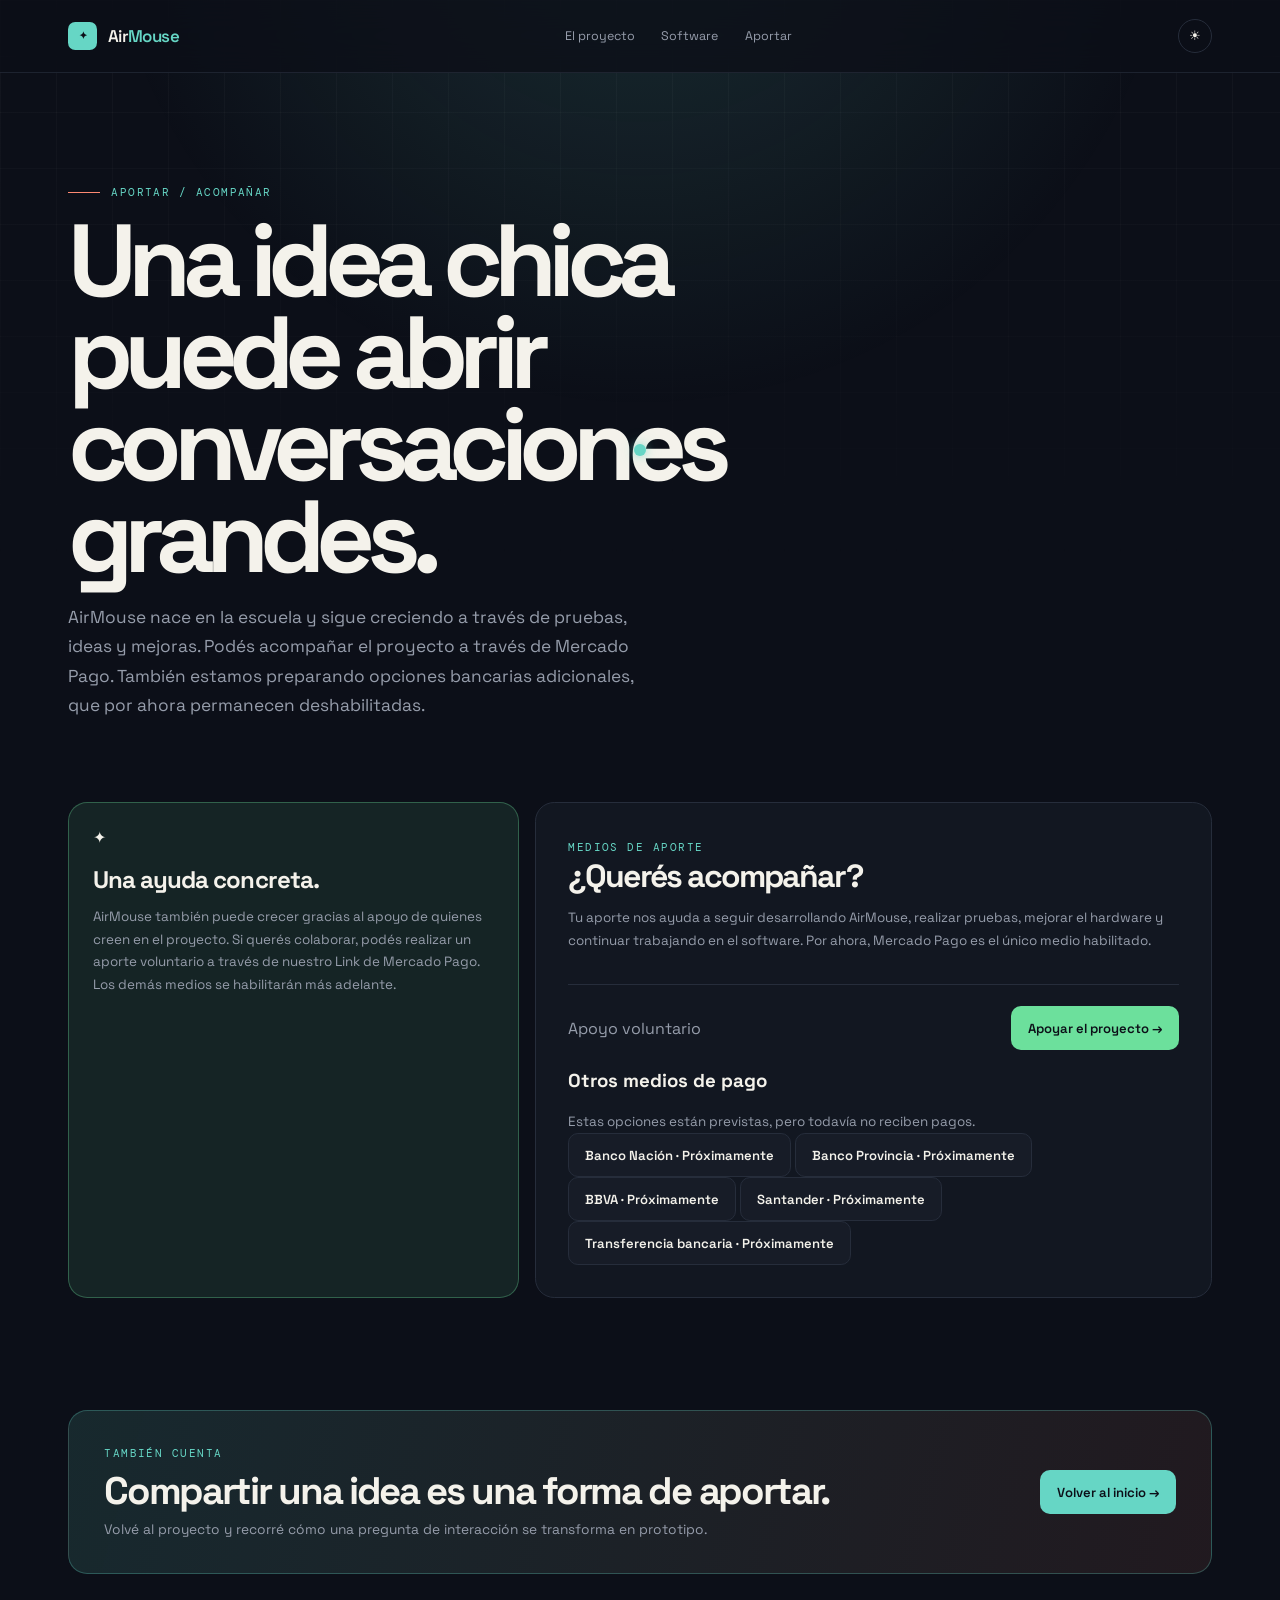
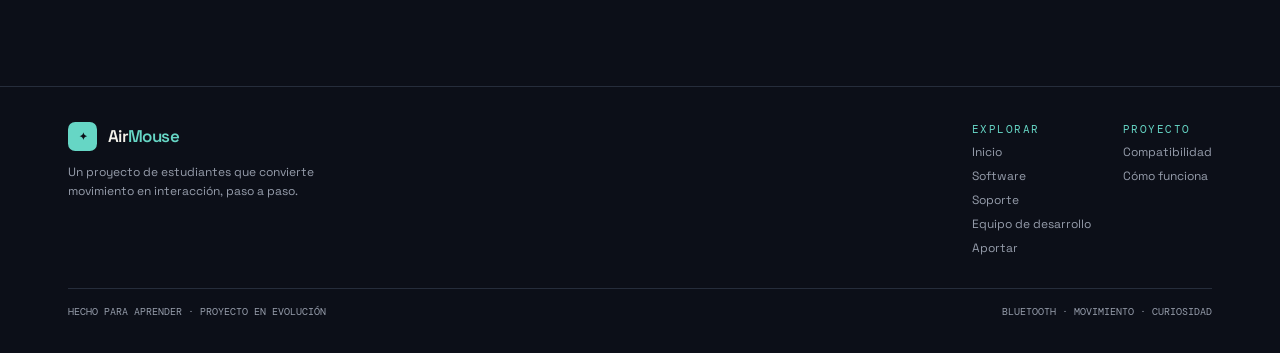
==== commit d7a2d8c2: "Add disabled bank contribution options" ====
--- a/aportar.html
+++ b/aportar.html
@@ -69,7 +69,7 @@
             </h1>
 
             <p class="reveal">
-                AirMouse nace en la escuela y sigue creciendo a través de pruebas, ideas y mejoras. Podés acompañar el proyecto compartiéndolo, siguiendo su evolución o apoyando su desarrollo cuando habilitemos nuevos canales.
+                AirMouse nace en la escuela y sigue creciendo a través de pruebas, ideas y mejoras. Podés acompañar el proyecto a través de Mercado Pago. También estamos preparando opciones bancarias adicionales, que por ahora permanecen deshabilitadas.
             </p>
 
         </section>
@@ -85,7 +85,7 @@
                 </h2>
 
                 <p>
-                    AirMouse también puede crecer gracias al apoyo de quienes creen en el proyecto. Si querés colaborar, podés realizar un aporte voluntario de forma segura a través de nuestro Link de Mercado Pago.
+                    AirMouse también puede crecer gracias al apoyo de quienes creen en el proyecto. Si querés colaborar, podés realizar un aporte voluntario a través de nuestro Link de Mercado Pago. Los demás medios se habilitarán más adelante.
                 </p>
 
             </aside>
@@ -93,7 +93,7 @@
             <div class="support-card reveal">
 
                 <span class="mono-label">
-                    Formulario de intención
+                    Medios de aporte
                 </span>
 
                 <h2>
@@ -101,7 +101,7 @@
                 </h2>
 
                 <p>
-                    Tu aporte nos ayuda a seguir desarrollando AirMouse, realizar pruebas, mejorar el hardware y continuar trabajando en el software. Podés elegir libremente el monto que quieras aportar desde nuestro Link de Mercado Pago.
+                    Tu aporte nos ayuda a seguir desarrollando AirMouse, realizar pruebas, mejorar el hardware y continuar trabajando en el software. Por ahora, Mercado Pago es el único medio habilitado.
                 </p>
 
                 <div class="support-action">
@@ -120,11 +120,19 @@
                     </a>
 
                 </div>
-
-            </div>
-
+                <div class="bank-options">
+                    <h3>Otros medios de pago</h3>
+                    <p class="muted">Estas opciones están previstas, pero todavía no reciben pagos.</p>
+                    <div class="bank-list">
+                        <button class="button button-ghost" type="button" disabled>Banco Nación · Próximamente</button>
+                        <button class="button button-ghost" type="button" disabled>Banco Provincia · Próximamente</button>
+                        <button class="button button-ghost" type="button" disabled>BBVA · Próximamente</button>
+                        <button class="button button-ghost" type="button" disabled>Santander · Próximamente</button>
+                        <button class="button button-ghost" type="button" disabled>Transferencia bancaria · Próximamente</button>
+                    </div>
+                </div>
+            </div>
         </section>
-
         <section class="container-wide section-space" style="padding-top:0">
 
             <div class="cta-panel reveal">
@@ -190,9 +198,7 @@
                         Software
                     </a>
 
-                    <a href="aportar.html">
-                        Aportar
-                    </a>
+                    <a href="soporte.html">Soporte</a><a href="equipo.html">Equipo de desarrollo</a><a href="aportar.html">Aportar</a>
 
                 </div>
 
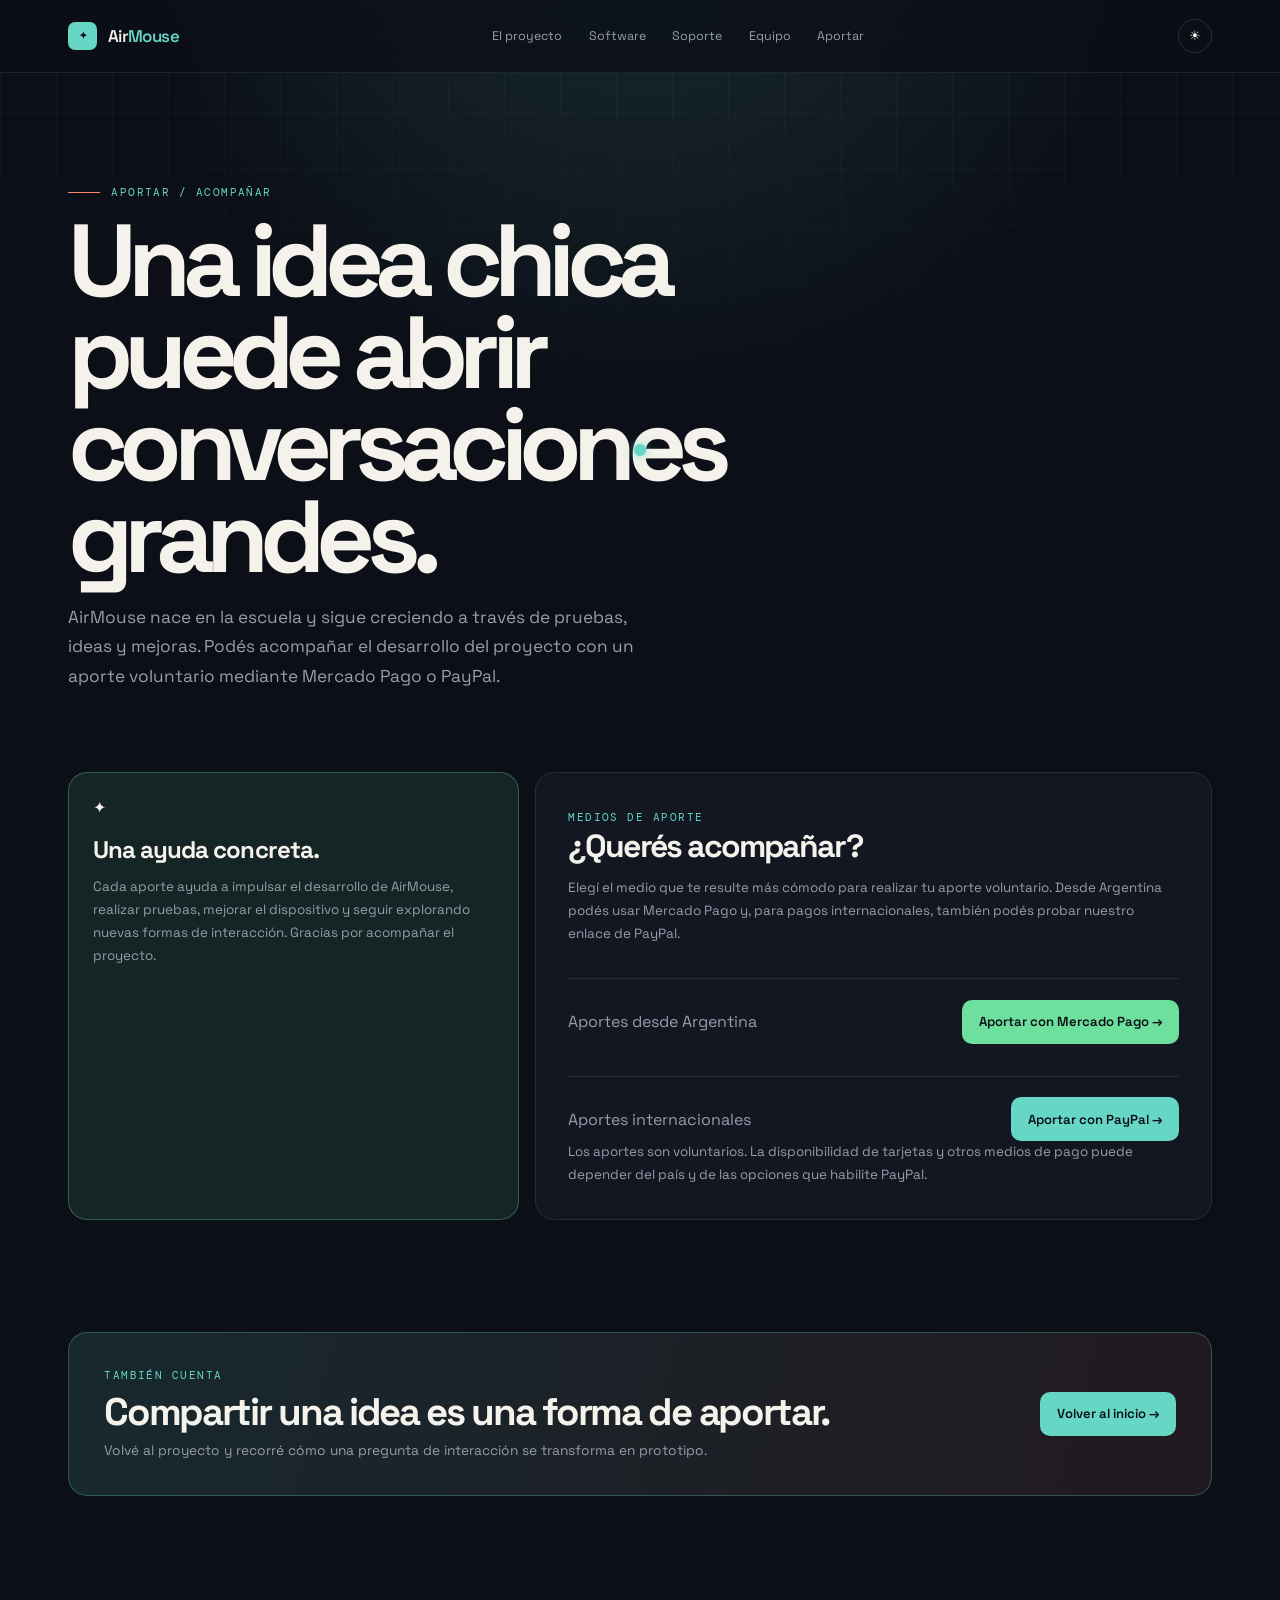
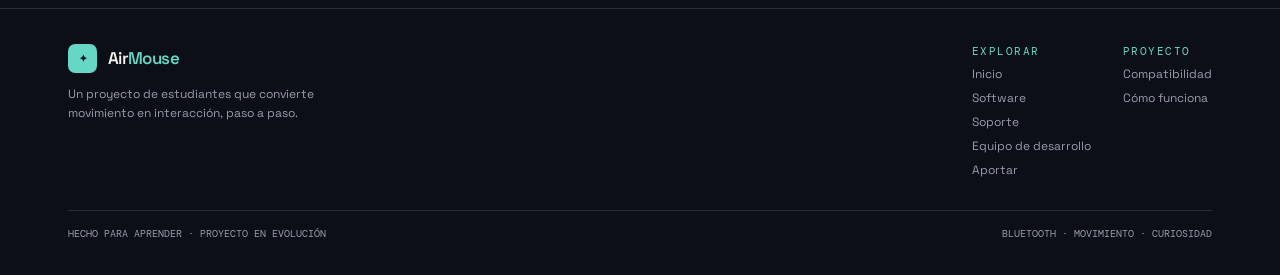
==== commit b8b083aa: "Update aportar.html" ====
--- a/aportar.html
+++ b/aportar.html
@@ -31,6 +31,8 @@
             <nav class="nav-links" aria-label="Navegación principal">
                 <a href="index.html" class="nav-link">El proyecto</a>
                 <a href="software.html" class="nav-link">Software</a>
+                <a href="soporte.html" class="nav-link">Soporte</a>
+                <a href="equipo.html" class="nav-link">Equipo</a>
                 <a href="aportar.html" class="nav-link">Aportar</a>
             </nav>
 
@@ -51,6 +53,8 @@
         <nav class="mobile-menu" data-mobile-menu hidden>
             <a href="index.html" class="nav-link">El proyecto</a>
             <a href="software.html" class="nav-link">Software</a>
+            <a href="soporte.html" class="nav-link">Soporte</a>
+            <a href="equipo.html" class="nav-link">Equipo de desarrollo</a>
             <a href="aportar.html" class="nav-link">Aportar</a>
         </nav>
 
@@ -69,7 +73,9 @@
             </h1>
 
             <p class="reveal">
-                AirMouse nace en la escuela y sigue creciendo a través de pruebas, ideas y mejoras. Podés acompañar el proyecto a través de Mercado Pago. También estamos preparando opciones bancarias adicionales, que por ahora permanecen deshabilitadas.
+                AirMouse nace en la escuela y sigue creciendo a través de pruebas, ideas y mejoras.
+                Podés acompañar el desarrollo del proyecto con un aporte voluntario mediante Mercado
+                Pago o PayPal.
             </p>
 
         </section>
@@ -85,7 +91,9 @@
                 </h2>
 
                 <p>
-                    AirMouse también puede crecer gracias al apoyo de quienes creen en el proyecto. Si querés colaborar, podés realizar un aporte voluntario a través de nuestro Link de Mercado Pago. Los demás medios se habilitarán más adelante.
+                    Cada aporte ayuda a impulsar el desarrollo de AirMouse, realizar pruebas,
+                    mejorar el dispositivo y seguir explorando nuevas formas de interacción.
+                    Gracias por acompañar el proyecto.
                 </p>
 
             </aside>
@@ -101,38 +109,54 @@
                 </h2>
 
                 <p>
-                    Tu aporte nos ayuda a seguir desarrollando AirMouse, realizar pruebas, mejorar el hardware y continuar trabajando en el software. Por ahora, Mercado Pago es el único medio habilitado.
+                    Elegí el medio que te resulte más cómodo para realizar tu aporte voluntario.
+                    Desde Argentina podés usar Mercado Pago y, para pagos internacionales,
+                    también podés probar nuestro enlace de PayPal.
                 </p>
 
                 <div class="support-action">
 
                     <span class="muted">
-                        Apoyo voluntario
+                        Aportes desde Argentina
                     </span>
 
                     <a
                         href="https://link.mercadopago.com.ar/airmouse"
                         class="button button-success"
                         target="_blank"
-                        rel="noopener"
+                        rel="noopener noreferrer"
                     >
-                        Apoyar el proyecto →
-                    </a>
-
-                </div>
-                <div class="bank-options">
-                    <h3>Otros medios de pago</h3>
-                    <p class="muted">Estas opciones están previstas, pero todavía no reciben pagos.</p>
-                    <div class="bank-list">
-                        <button class="button button-ghost" type="button" disabled>Banco Nación · Próximamente</button>
-                        <button class="button button-ghost" type="button" disabled>Banco Provincia · Próximamente</button>
-                        <button class="button button-ghost" type="button" disabled>BBVA · Próximamente</button>
-                        <button class="button button-ghost" type="button" disabled>Santander · Próximamente</button>
-                        <button class="button button-ghost" type="button" disabled>Transferencia bancaria · Próximamente</button>
-                    </div>
-                </div>
-            </div>
+                        Aportar con Mercado Pago →
+                    </a>
+
+                </div>
+
+                <div class="support-action">
+
+                    <span class="muted">
+                        Aportes internacionales
+                    </span>
+
+                    <a
+                        href="https://www.paypal.com/ncp/payment/8SY6822ZFV9L2"
+                        class="button button-primary"
+                        target="_blank"
+                        rel="noopener noreferrer"
+                    >
+                        Aportar con PayPal →
+                    </a>
+
+                </div>
+
+                <p class="muted">
+                    Los aportes son voluntarios. La disponibilidad de tarjetas y otros medios
+                    de pago puede depender del país y de las opciones que habilite PayPal.
+                </p>
+
+            </div>
+
         </section>
+
         <section class="container-wide section-space" style="padding-top:0">
 
             <div class="cta-panel reveal">
@@ -190,15 +214,11 @@
                         Explorar
                     </span>
 
-                    <a href="index.html">
-                        Inicio
-                    </a>
-
-                    <a href="software.html">
-                        Software
-                    </a>
-
-                    <a href="soporte.html">Soporte</a><a href="equipo.html">Equipo de desarrollo</a><a href="aportar.html">Aportar</a>
+                    <a href="index.html">Inicio</a>
+                    <a href="software.html">Software</a>
+                    <a href="soporte.html">Soporte</a>
+                    <a href="equipo.html">Equipo de desarrollo</a>
+                    <a href="aportar.html">Aportar</a>
 
                 </div>
 
@@ -241,4 +261,4 @@
     <script src="js/script.js"></script>
 
 </body>
-</html>+</html>
--- a/css/style.css
+++ b/css/style.css
@@ -1440,3 +1440,24 @@
     0 0 12px hsl(var(--primary) / 0.8),
     0 0 24px hsl(var(--primary) / 0.45);
 }
+
+/* Componentes para Soporte, Equipo y opciones de aporte */
+.support-form{display:grid;gap:.65rem;margin-top:1.4rem}
+.support-form label{color:hsl(var(--foreground));font-size:.8rem;font-weight:600;margin-top:.35rem}
+.support-form input,.support-form select,.support-form textarea{background:hsl(var(--background) / .7);border:1px solid hsl(var(--border));border-radius:.65rem;color:hsl(var(--foreground));font:inherit;font-size:.85rem;padding:.85rem .9rem;width:100%}
+.support-form textarea{resize:vertical}
+.support-form input:focus,.support-form select:focus,.support-form textarea:focus{border-color:hsl(var(--primary));outline:2px solid hsl(var(--primary) / .18)}
+.support-form select option{background:hsl(var(--card));color:hsl(var(--foreground))}
+.form-note{font-size:.72rem;line-height:1.5}
+.bank-options{border-top:1px solid hsl(var(--border));margin-top:1.6rem;padding-top:1.2rem}
+.bank-options h3{font-size:1rem;margin:0 0 .4rem}
+.bank-options>p{font-size:.78rem;line-height:1.5}
+.bank-list{display:grid;gap:.55rem;margin-top:.8rem}
+.bank-list .button{cursor:not-allowed;opacity:.45;justify-content:flex-start}
+.team-grid{display:grid;gap:1rem;grid-template-columns:repeat(3,minmax(0,1fr))}
+.team-card{background:hsl(var(--card) / .75);border:1px solid hsl(var(--border));border-radius:1.2rem;padding:1.5rem}
+.team-card h3{font-size:1.25rem;margin:1rem 0 .5rem}
+.team-role{color:hsl(var(--primary));font-size:.82rem;font-weight:600}
+.team-card p{font-size:.82rem;line-height:1.6}
+.team-contact{border-top:1px solid hsl(var(--border));margin-top:1.2rem;padding-top:1rem;overflow-wrap:anywhere}
+@media(max-width:760px){.team-grid{grid-template-columns:1fr}.team-card{padding:1.2rem}}
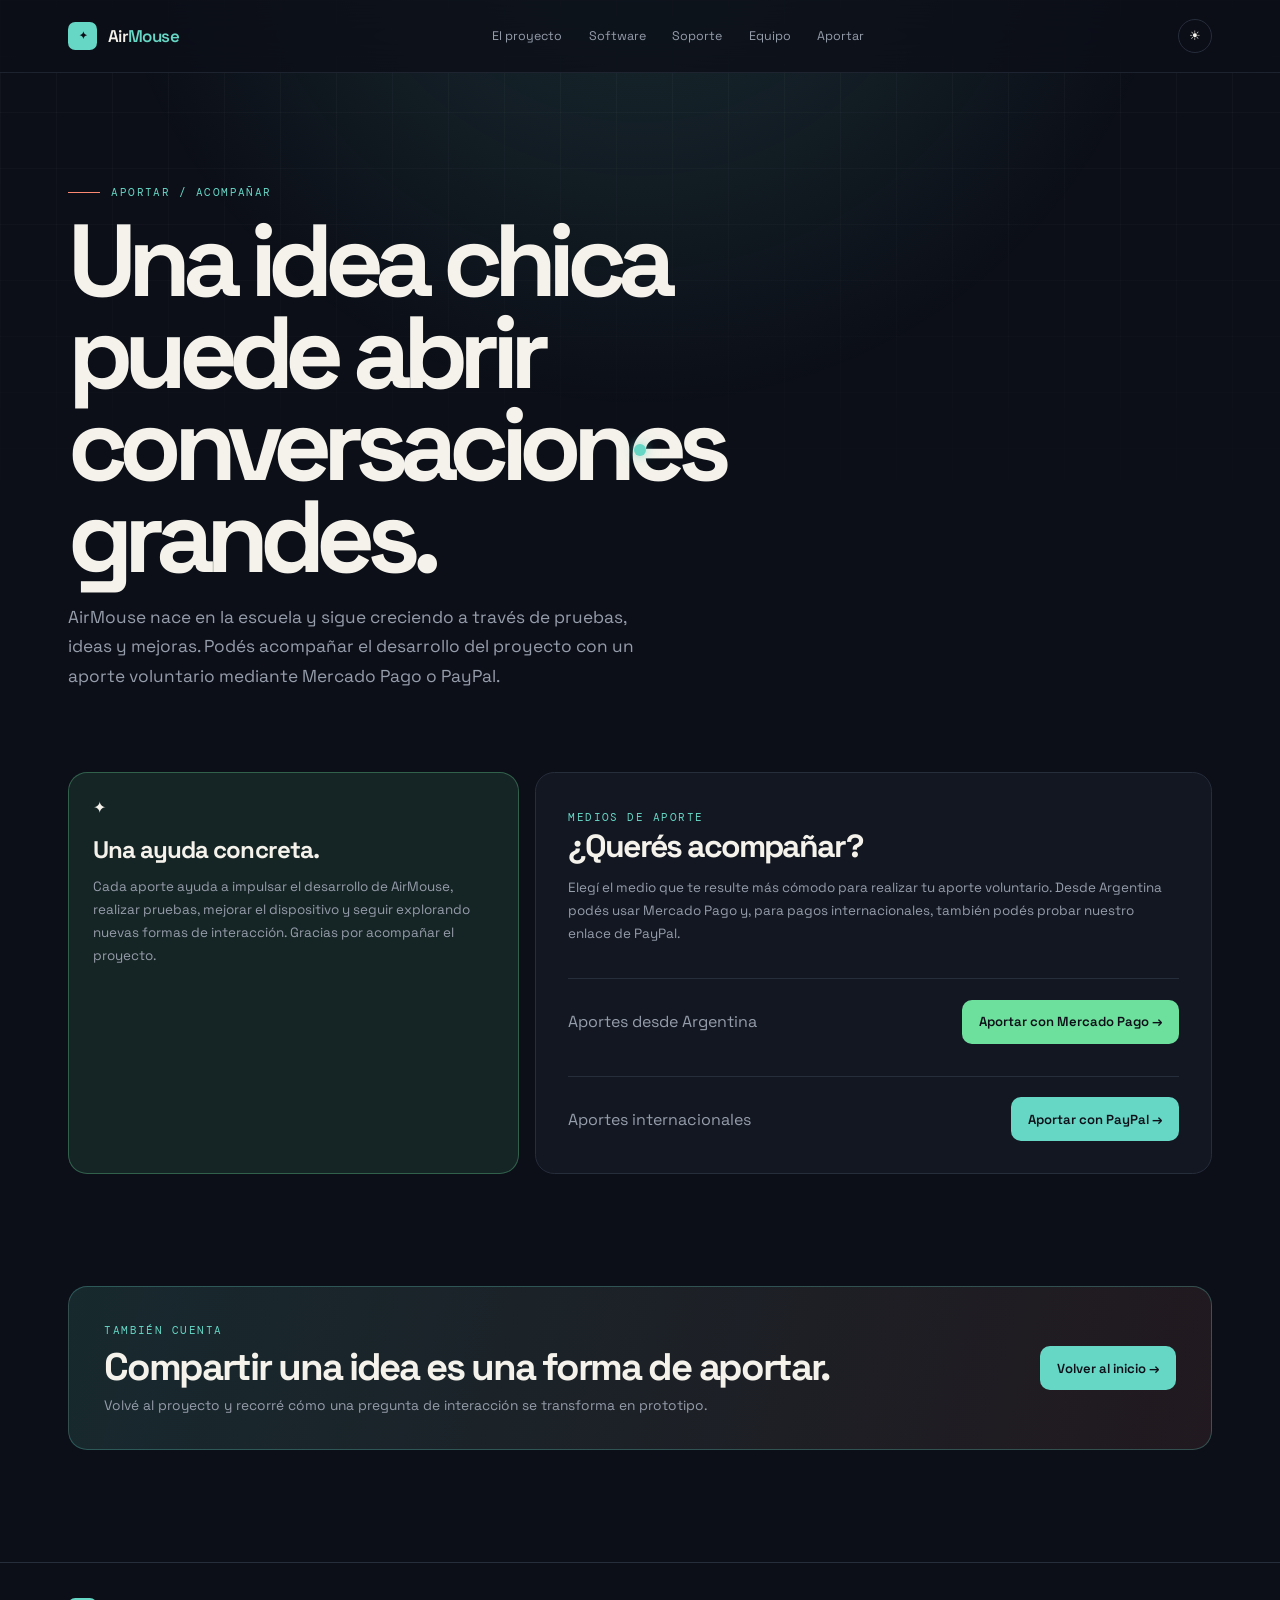
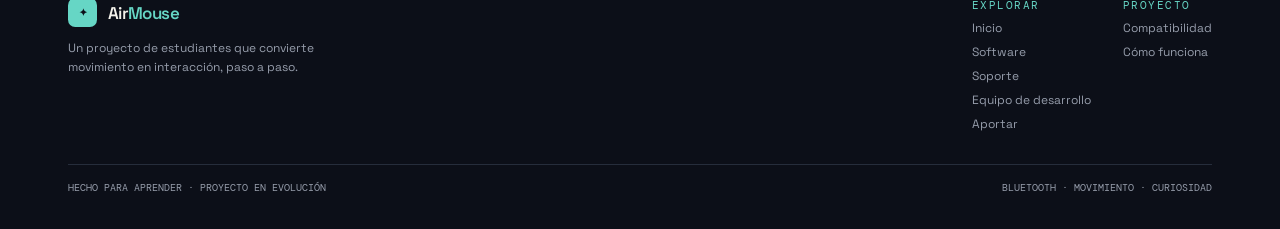
==== commit ea69ebd2: "Remove payment options note from aportar.html Removed note about payment options availability." ====
--- a/aportar.html
+++ b/aportar.html
@@ -138,7 +138,7 @@
                     </span>
 
                     <a
-                        href="https://www.paypal.com/ncp/payment/8SY6822ZFV9L2"
+                        href="https://www.paypal.com/ncp/payment/4MLES5RYTKMUN"
                         class="button button-primary"
                         target="_blank"
                         rel="noopener noreferrer"
@@ -149,8 +149,7 @@
                 </div>
 
                 <p class="muted">
-                    Los aportes son voluntarios. La disponibilidad de tarjetas y otros medios
-                    de pago puede depender del país y de las opciones que habilite PayPal.
+
                 </p>
 
             </div>
